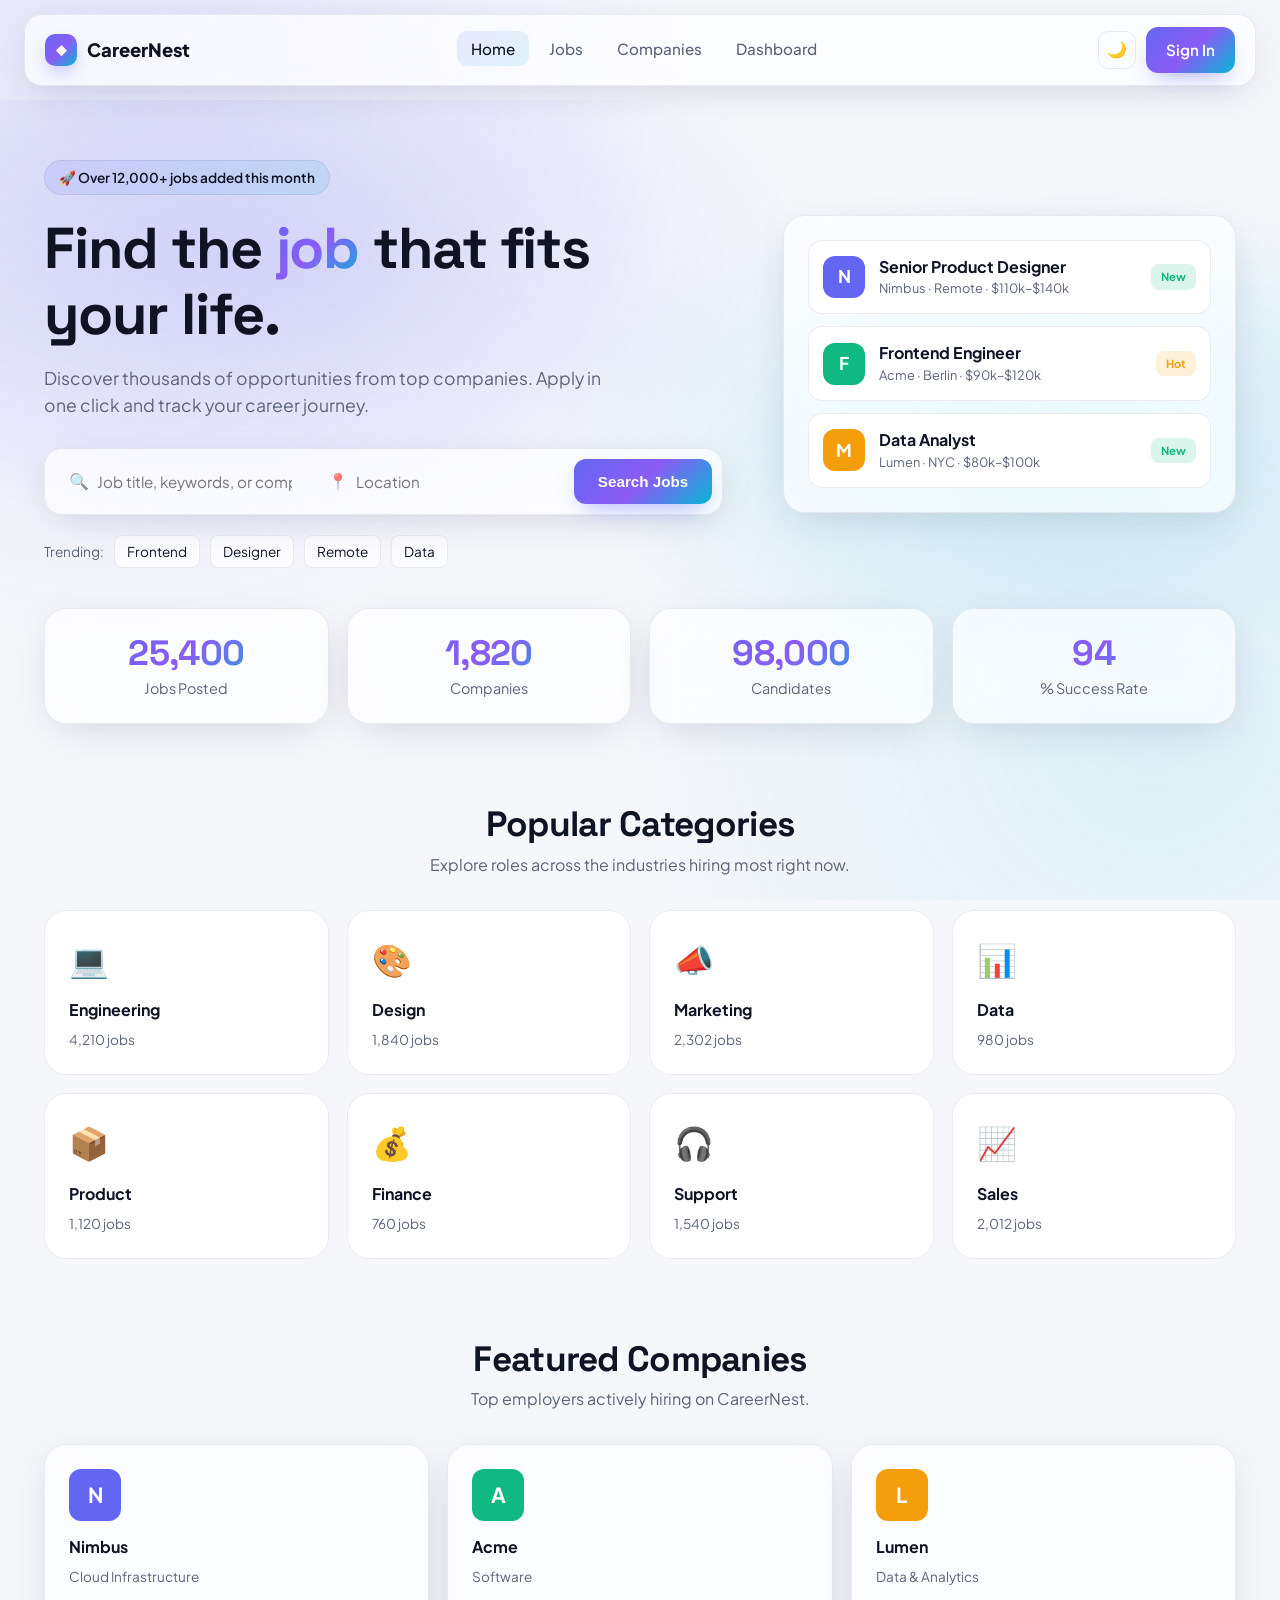
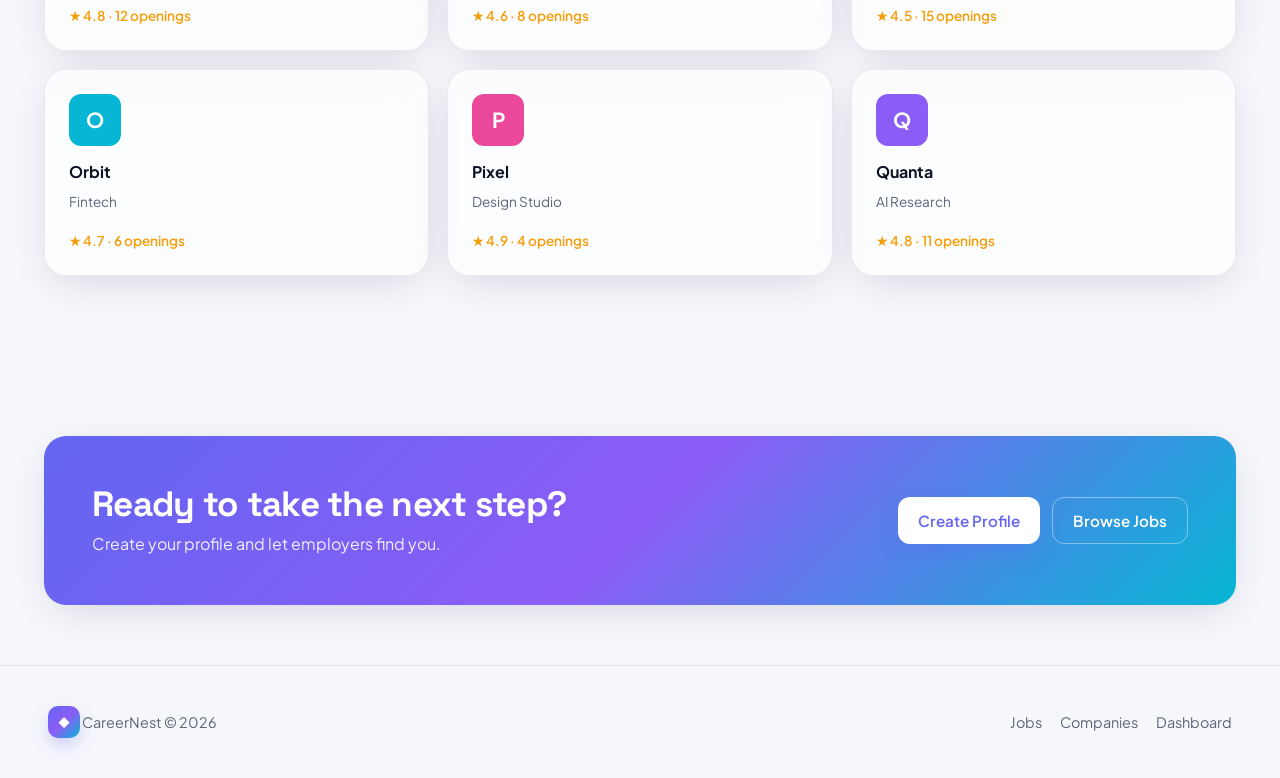
==== HTML/index.html @ e5cb61f0 "Add files via upload" ====
<!DOCTYPE html>
<html lang="en" data-theme="light">
<head>
<meta charset="UTF-8" />
<meta name="viewport" content="width=device-width, initial-scale=1.0"/>
<title>CareerNest — Find Your Dream Job</title>
<meta name="description" content="CareerNest is a modern job portal connecting talented candidates with top companies worldwide."/>
<link rel="preconnect" href="https://fonts.googleapis.com">
<link rel="preconnect" href="https://fonts.gstatic.com" crossorigin>
<link href="https://fonts.googleapis.com/css2?family=Plus+Jakarta+Sans:wght@400;500;600;700;800&family=Space+Grotesk:wght@500;600;700&display=swap" rel="stylesheet">
<link rel="stylesheet" href="/css/style.css">
<link rel="stylesheet" href="/css/responive.css">
</head>
<body>

<!-- NAV -->
<header class="nav-wrap">
  <nav class="nav glass">
    <a href="index.html" class="brand">
      <span class="brand-mark">◆</span>
      <span>CareerNest</span>
    </a>
    <ul class="nav-links" id="navLinks">
      <li><a href="index.html" class="active">Home</a></li>
      <li><a href="jobs.html">Jobs</a></li>
      <li><a href="companies.html">Companies</a></li>
      <li><a href="dashboard.html">Dashboard</a></li>
    </ul>
    <div class="nav-actions">
      <button id="themeToggle" class="icon-btn" aria-label="Toggle theme">🌙</button>
      <a href="dashboard.html" class="btn btn-primary">Sign In</a>
      <button id="hamburger" class="icon-btn hamburger" aria-label="Menu">☰</button>
    </div>
  </nav>
</header>

<!-- HERO -->
<section class="hero">
  <div class="hero-bg"></div>
  <div class="container hero-inner">
    <div class="hero-copy reveal">
      <span class="pill">🚀 Over 12,000+ jobs added this month</span>
      <h1>Find the <span class="grad">job</span> that fits your life.</h1>
      <p class="lead">Discover thousands of opportunities from top companies. Apply in one click and track your career journey.</p>
      <form class="search-card glass" onsubmit="event.preventDefault(); goSearch();">
        <div class="search-field">
          <span>🔍</span>
          <input id="heroQuery" type="text" placeholder="Job title, keywords, or company"/>
        </div>
        <div class="search-field">
          <span>📍</span>
          <input id="heroLocation" type="text" placeholder="Location"/>
        </div>
        <button class="btn btn-primary search-btn" type="submit">Search Jobs</button>
      </form>
      <div class="tags">
        <span class="tag-label">Trending:</span>
        <a href="jobs.html?q=Frontend">Frontend</a>
        <a href="jobs.html?q=Designer">Designer</a>
        <a href="jobs.html?q=Remote">Remote</a>
        <a href="jobs.html?q=Data">Data</a>
      </div>
    </div>
    <div class="hero-card glass reveal">
      <div class="mini-job">
        <div class="logo" style="background:#6366f1">N</div>
        <div>
          <strong>Senior Product Designer</strong>
          <small>Nimbus · Remote · $110k–$140k</small>
        </div>
        <span class="badge">New</span>
      </div>
      <div class="mini-job">
        <div class="logo" style="background:#10b981">F</div>
        <div>
          <strong>Frontend Engineer</strong>
          <small>Acme · Berlin · $90k–$120k</small>
        </div>
        <span class="badge alt">Hot</span>
      </div>
      <div class="mini-job">
        <div class="logo" style="background:#f59e0b">M</div>
        <div>
          <strong>Data Analyst</strong>
          <small>Lumen · NYC · $80k–$100k</small>
        </div>
        <span class="badge">New</span>
      </div>
    </div>
  </div>
</section>

<!-- STATS -->
<section class="container stats reveal">
  <div class="stat glass"><h3 data-target="25400">0</h3><p>Jobs Posted</p></div>
  <div class="stat glass"><h3 data-target="1820">0</h3><p>Companies</p></div>
  <div class="stat glass"><h3 data-target="98000">0</h3><p>Candidates</p></div>
  <div class="stat glass"><h3 data-target="94">0</h3><p>% Success Rate</p></div>
</section>

<!-- CATEGORIES -->
<section class="container section">
  <div class="section-head reveal">
    <h2>Popular Categories</h2>
    <p>Explore roles across the industries hiring most right now.</p>
  </div>
  <div class="cat-grid">
    <a href="jobs.html?cat=Engineering" class="cat reveal"><div class="cat-ico">💻</div><strong>Engineering</strong><small>4,210 jobs</small></a>
    <a href="jobs.html?cat=Design" class="cat reveal"><div class="cat-ico">🎨</div><strong>Design</strong><small>1,840 jobs</small></a>
    <a href="jobs.html?cat=Marketing" class="cat reveal"><div class="cat-ico">📣</div><strong>Marketing</strong><small>2,302 jobs</small></a>
    <a href="jobs.html?cat=Data" class="cat reveal"><div class="cat-ico">📊</div><strong>Data</strong><small>980 jobs</small></a>
    <a href="jobs.html?cat=Product" class="cat reveal"><div class="cat-ico">📦</div><strong>Product</strong><small>1,120 jobs</small></a>
    <a href="jobs.html?cat=Finance" class="cat reveal"><div class="cat-ico">💰</div><strong>Finance</strong><small>760 jobs</small></a>
    <a href="jobs.html?cat=Support" class="cat reveal"><div class="cat-ico">🎧</div><strong>Support</strong><small>1,540 jobs</small></a>
    <a href="jobs.html?cat=Sales" class="cat reveal"><div class="cat-ico">📈</div><strong>Sales</strong><small>2,012 jobs</small></a>
  </div>
</section>

<!-- FEATURED COMPANIES -->
<section class="container section">
  <div class="section-head reveal">
    <h2>Featured Companies</h2>
    <p>Top employers actively hiring on CareerNest.</p>
  </div>
  <div id="featuredCompanies" class="company-grid"></div>
</section>

<!-- CTA -->
<section class="container section">
  <div class="cta glass reveal">
    <div>
      <h2>Ready to take the next step?</h2>
      <p>Create your profile and let employers find you.</p>
    </div>
    <div class="cta-actions">
      <a href="dashboard.html" class="btn btn-primary">Create Profile</a>
      <a href="jobs.html" class="btn btn-ghost">Browse Jobs</a>
    </div>
  </div>
</section>
<footer class="footer">
  <div class="container foot-inner">
    <div><span class="brand-mark">◆</span> CareerNest © 2026</div>
    <div class="foot-links">
      <a href="jobs.html">Jobs</a>
      <a href="companies.html">Companies</a>
      <a href="dashboard.html">Dashboard</a>
    </div>
  </div>
</footer>
<button id="toTop" class="to-top" aria-label="Back to top">↑</button>
<script src="/js/app.js"></script>
<script src="/js/jobs.js"></script>
<script>

  // featured companies on home
  document.addEventListener('DOMContentLoaded', () => {
    const wrap = document.getElementById('featuredCompanies');
    if (wrap) {
      wrap.innerHTML = COMPANIES.slice(0,6).map(c => `
        <a href="jobs.html?company=${encodeURIComponent(c.name)}" class="company glass reveal">
          <div class="logo" style="background:${c.color}">${c.name[0]}</div>
          <strong>${c.name}</strong>
          <small>${c.industry}</small>
          <div class="rating">★ ${c.rating} · ${c.openings} openings</div>
        </a>
      `).join('');
      initReveal();
    }
  });
  function goSearch(){
    const q = document.getElementById('heroQuery').value.trim();
    const l = document.getElementById('heroLocation').value.trim();
    const p = new URLSearchParams();
    if(q) p.set('q', q);
    if(l) p.set('loc', l);
    location.href = 'jobs.html' + (p.toString() ? '?' + p.toString() : '');
  }
</script>
</body>
</html>
---- css/style.css ----
/* === CareerNest Design System === */

:root{
  --bg: #f6f7fb;
  --bg-2: #ffffff;
  --surface: rgba(255,255,255,0.7);
  --surface-border: rgba(20,20,40,0.08);
  --text: #0e1424;
  --muted: #5b6478;
  --primary: #6366f1;
  --primary-2: #8b5cf6;
  --accent: #06b6d4;
  --success: #10b981;
  --danger: #ef4444;
  --warning: #f59e0b;
  --shadow: 0 10px 40px -10px rgba(40,40,80,0.18);
  --shadow-lg: 0 25px 60px -20px rgba(40,40,80,0.28);
  --grad: linear-gradient(135deg,#6366f1 0%, #8b5cf6 50%, #06b6d4 100%);
  --grad-soft: linear-gradient(135deg, rgba(99,102,241,0.12), rgba(6,182,212,0.12));
  --radius: 14px;
  --radius-lg: 22px;
  --transition: 250ms cubic-bezier(.4,0,.2,1);
}
[data-theme="dark"]{
  --bg: #0a0e1a;
  --bg-2: #111726;
  --surface: rgba(20,26,44,0.6);
  --surface-border: rgba(255,255,255,0.08);
  --text: #e8ecf5;
  --muted: #8b94ab;
  --shadow: 0 10px 40px -10px rgba(0,0,0,0.5);
  --shadow-lg: 0 25px 60px -20px rgba(0,0,0,0.7);
  --grad-soft: linear-gradient(135deg, rgba(99,102,241,0.18), rgba(6,182,212,0.18));
}
*{
    box-sizing:border-box;
    margin:0;
    padding:0;
}
html{
    scroll-behavior:smooth;
}
body{
  font-family:'Plus Jakarta Sans',system-ui,sans-serif;
  background:var(--bg);
  color:var(--text);
  line-height:1.55;
  min-height:100vh;
  overflow-x:hidden;
  transition:background var(--transition), color var(--transition);
}
body::before{
  content:"";
  position:fixed;
  inset:0;
  z-index:-1;
  background:
    radial-gradient(circle at 10% 10%, rgba(99,102,241,0.12), transparent 40%),
    radial-gradient(circle at 90% 80%, rgba(6,182,212,0.10), transparent 40%);
  pointer-events:none;
}
h1,
h2,
h3,
h4{
    font-family:'Space Grotesk',sans-serif;
    font-weight:700;
    letter-spacing:-0.02em;
    line-height:1.15;
}
h1{
    font-size:clamp(2.2rem, 5vw, 3.6rem);
}
h2{
    font-size:clamp(1.6rem, 3vw, 2.2rem);
}
a{
    color:inherit;
    text-decoration:none;
    transition:color var(--transition);
}
.muted{
    color:var(--muted);
}
.small{
    font-size:0.85rem;
}

/* Custom scrollbar */
::-webkit-scrollbar{
    width:10px;
    height:10px;
}
::-webkit-scrollbar-track{
    background:transparent;
}
::-webkit-scrollbar-thumb{
    background:linear-gradient(
        180deg,var(--primary),
        var(--primary-2));
    border-radius:10px;
}
.container{
    max-width:1240px;
    margin:0 auto;
    padding:0 24px;
}

/* Glass */
.glass{
  background:var(--surface);
  border:1px solid var(--surface-border);
  backdrop-filter: blur(20px) saturate(160%);
  -webkit-backdrop-filter: blur(20px) saturate(160%);
  border-radius:var(--radius-lg);
  box-shadow:var(--shadow);
}

/* NAV */
.nav-wrap{
    position:sticky;
    top:0;
    z-index:50;
    padding:14px 24px;
}
.nav{
  max-width:1240px;
  margin:0 auto;
  display:flex;
  align-items:center;
  justify-content:space-between;
  padding:12px 20px;
  border-radius:18px;
}
.brand{
    display:flex;
    align-items:center;
    gap:10px;
    font-weight:800;
    font-size:1.15rem;
}
.brand-mark{
  display:inline-grid;
  place-items:center;
  width:32px;
  height:32px;
  background:var(--grad);
  color:white;
  border-radius:10px;
  font-size:.9rem;
  box-shadow:0 8px 20px -6px rgba(99,102,241,0.6);
}
.nav-links{
    list-style:none;
    display:flex;
    gap:6px;
}
.nav-links a{
  padding:8px 14px;
  border-radius:10px;
  font-weight:500;
  font-size:0.95rem;
  color:var(--muted);
}
.nav-links a:hover{
    color:var(--text);
    background:var(--grad-soft);
}
.nav-links a.active{
    color:var(--text);
    background:var(--grad-soft);
}
.nav-actions{
    display:flex;
    align-items:center;
    gap:10px;
}
.icon-btn{
  width:38px;
  height:38px;
  border-radius:10px;
  border:1px solid var(--surface-border);
  background:transparent;
  cursor:pointer;
  font-size:1rem;
  color:var(--text);
  transition:all var(--transition);
}
.icon-btn:hover{
    background:var(--grad-soft);
}
.hamburger{
    display:none;
}

/* Buttons */
.btn{
  display:inline-flex;
  align-items:center;
  justify-content:center;
  gap:8px;
  padding:11px 20px;
  border-radius:12px;
  font-weight:600;
  font-size:0.95rem;
  border:none;
  cursor:pointer;
  transition:transform var(--transition), 
  box-shadow var(--transition), 
  background var(--transition);
}
.btn-primary{
    background:var(--grad);
    color:white;
    box-shadow:0 10px 24px -10px rgba(99,102,241,0.6);
}
.btn-primary:hover{
    transform:translateY(-2px);
    box-shadow:0 14px 30px -10px rgba(99,102,241,0.75);
}
.btn-ghost{
    background:transparent;
    color:var(--text);
    border:1px solid var(--surface-border);
}
.btn-ghost:hover{
    background:var(--grad-soft);
}
.btn-danger{
    background:rgba(239,68,68,0.12);
    color:var(--danger);
    border:1px solid rgba(239,68,68,0.3);
}
.btn-danger:hover{
    background:rgba(239,68,68,0.2);
}

/* HERO */
.hero{
    position:relative;
    padding:60px 0 80px;
    overflow:hidden;
}
.hero-bg{
  position:absolute;
  inset:0;
  z-index:-1;
  background:
    radial-gradient(800px 400px at 20% 30%, rgba(99,102,241,0.18), transparent 70%),
    radial-gradient(700px 350px at 80% 60%, rgba(6,182,212,0.15), transparent 70%);
}
.hero-inner{
    display:grid;
    grid-template-columns:1.2fr 0.8fr;
    gap:60px;
    align-items:center;
}
.pill{
  display:inline-block;
  padding:6px 14px;
  border-radius:999px;
  background:var(--grad-soft);
  font-size:0.85rem;
  font-weight:600;
  margin-bottom:20px;
  border:1px solid var(--surface-border);
}
.grad{
    background:var(--grad);
    -webkit-background-clip:text;
    background-clip:text;
    color:transparent;
}
.lead{
    color:var(--muted);
    font-size:1.1rem;
    margin:18px 0 28px;
    max-width:560px;
}
.search-card{
  display:grid;
  grid-template-columns:1fr 1fr auto;
  gap:8px;
  padding:10px;
  border-radius:18px;
  align-items:center;
}
.search-field{
    display:flex;
    align-items:center;
    gap:8px;
    padding:8px 14px;
    border-radius:12px;
}
.search-field span{
    font-size:1rem;
    opacity:0.7;
}
.search-field input{
    flex:1;
    border:none;
    background:transparent;
    font-size:0.95rem;
    color:var(--text);
    outline:none;
    font-family:inherit;
}
.search-btn{
    padding:14px 24px;
}
.tags{
    display:flex;
    gap:10px;
    align-items:center;
    margin-top:20px;
    flex-wrap:wrap;
}
.tag-label{
    font-size:0.85rem;
    color:var(--muted);
}
.tags a{
  padding:5px 12px;
  border-radius:8px;
  font-size:0.85rem;
  background:var(--surface);
  border:1px solid var(--surface-border);
}
.tags a:hover{
    background:var(--grad-soft);
}
.hero-card{
    padding:24px;
    display:flex;
    flex-direction:column;
    gap:12px;
}
.mini-job{
  display:grid;
  grid-template-columns:auto 1fr auto;
  gap:14px;
  align-items:center;
  padding:14px;
  border-radius:14px;
  background:var(--bg-2);
  border:1px solid var(--surface-border);
  transition:transform var(--transition);
}
.mini-job:hover{
    transform:translateX(4px);
}
.mini-job small{
    display:block;
    color:var(--muted);
    font-size:0.8rem;
}
.logo{
  width:42px;
  height:42px;
  border-radius:12px;
  display:grid;
  place-items:center;
  color:white;
  font-weight:700;
  font-size:1.1rem;
  flex-shrink:0;
}
.badge{
  padding:4px 10px;
  border-radius:8px;
  font-size:0.7rem;
  font-weight:700;
  background:rgba(16,185,129,0.15);
  color:var(--success);
}
.badge.alt{
    background:rgba(245,158,11,0.15);
    color:var(--warning);
}

/* STATS */
.stats{
  display:grid;
  grid-template-columns:repeat(4,1fr);
  gap:18px;
  margin-top:-40px;
  position:relative;
  z-index:1;
}
.stat{
    padding:24px;
    text-align:center;
}
.stat h3{
    font-size:2.2rem;
    background:var(--grad);
    -webkit-background-clip:text;
    background-clip:text;
    color:transparent;
}
.stat p{
    color:var(--muted);
    font-size:0.9rem;
    margin-top:4px;
}

/* SECTIONS */
.section{
    padding:80px 24px 0;
}
.section-head{
    margin-bottom:32px;
    text-align:center;
}
.section-head p{
    color:var(--muted);
    margin-top:8px;
}

/* CATEGORIES */
.cat-grid{
    display:grid;
    grid-template-columns:repeat(4,1fr);
    gap:18px;
}
.cat{
  padding:24px;
  border-radius:var(--radius-lg);
  text-align:left;
  background:var(--bg-2);
  border:1px solid var(--surface-border);
  display:flex;
  flex-direction:column;
  gap:6px;
  transition:transform var(--transition), 
  box-shadow var(--transition);
}
.cat:hover{
    transform:translateY(-6px);
    box-shadow:var(--shadow-lg);
}
.cat-ico{
    font-size:2rem;
    margin-bottom:8px;
}
.cat small{
    color:var(--muted);
    font-size:0.85rem;
}

/* COMPANIES */
.company-grid{
    display:grid;
    grid-template-columns:repeat(3,1fr);
    gap:18px;
}
.company-grid.big{
    grid-template-columns:repeat(3,1fr);
}
.company{
  padding:24px;
  display:flex;
  flex-direction:column;
  gap:6px;
  transition:transform var(--transition), 
  box-shadow var(--transition);
}
.company:hover{
    transform:translateY(-6px);
    box-shadow:var(--shadow-lg)}
.company .logo{
    width:52px;
    height:52px;
    font-size:1.3rem;
    margin-bottom:8px;
}
.company small{
    color:var(--muted);
    font-size:0.85rem;
}
.company p{
    margin-top:6px;
    font-size:0.9rem;
}
.rating{
    margin-top:12px;
    font-size:0.85rem;
    color:var(--warning);
    font-weight:600;
}

/* CTA */
.cta{
  margin-top:80px;
  padding:48px;
  display:flex;
  justify-content:space-between;
  align-items:center;
  gap:24px;
  background:var(--grad);
  color:white;
  border:none;
  flex-wrap:wrap;
}
.cta h2{
    color:white;
}
.cta p{
    opacity:0.9;
    margin-top:8px;
}
.cta-actions{
    display:flex;
    gap:12px;
}
.cta .btn-primary{
    background:white;
    color:var(--primary);
}
.cta .btn-ghost{
    color:white;
    border-color:rgba(255,255,255,0.4);
}
.cta .btn-ghost:hover{
    background:rgba(255,255,255,0.15);
}

/* PAGE HEAD */
.page-head{
    padding:60px 24px 40px;
}
.page-head h1{
    margin-bottom:8px;
}
.company-search{
  width:100%;
  max-width:480px;
  margin-top:18px;
  padding:14px 18px;
  border-radius:14px;
  border:1px solid var(--surface-border);
  background:var(--surface);
  color:var(--text);
  font-family:inherit;
  font-size:0.95rem;
  outline:none;
}

/* JOBS LAYOUT */
.jobs-layout{
    display:grid;
    grid-template-columns:280px 1fr;
    gap:28px;
    padding-bottom:80px;
}
.filters{
    padding:24px;
    height:max-content;
    position:sticky;
    top:90px;
}
.filters h3{
    margin-bottom:16px;
}
.filters label{
    display:block;
    font-size:0.85rem;
    font-weight:600;
    margin:14px 0 6px;
    color:var(--muted);
}
.filters input[type=text],
.filters select{
  width:100%;
  padding:10px 12px;
  border-radius:10px;
  border:1px solid var(--surface-border);
  background:var(--bg-2);
  color:var(--text);
  font-family:inherit;
  font-size:0.9rem;
  outline:none;
}
.filters input[type=range]{
    width:100%;
    accent-color:var(--primary);
}
.chips{
    display:flex;
    flex-wrap:wrap;
    gap:6px;
}
.chip{
  padding:6px 12px;
  border-radius:8px;
  font-size:0.8rem;
  font-weight:600;
  background:var(--bg-2);
  border:1px solid var(--surface-border);
  color:var(--text);
  cursor:pointer;
  transition:all var(--transition);
  font-family:inherit;
}
.chip:hover{
    background:var(--grad-soft);
}
.chip.active{
    background:var(--grad);
    color:white;
    border-color:transparent;
}
.chip.mini{
    font-size:0.72rem;
    padding:4px 8px;
    cursor:default;
}
#clearFilters{
    width:100%;
    margin-top:18px;
}
.list-head{
    display:flex;
    justify-content:space-between;
    align-items:center;
    margin-bottom:18px;
    color:var(--muted);
    font-size:0.9rem;
}
.sort{
    padding:8px 12px;
    border-radius:10px;
    border:1px solid var(--surface-border);
    background:var(--bg-2);
    color:var(--text);
    font-family:inherit;
    font-size:0.85rem;
    outline:none;
}
.job-list{
    display:flex;
    flex-direction:column;
    gap:14px;
}
.job-list.small{
    gap:10px;
}
.job{
  padding:20px;
  display:grid;
  grid-template-columns:1fr auto;
  gap:16px;
  align-items:center;
  transition:transform var(--transition), 
  box-shadow var(--transition);
  animation: fadeUp 0.4s ease both;
}
.job:hover{
    transform:translateY(-3px);
    box-shadow:var(--shadow-lg);
}
.job-head{
    display:flex;
    align-items:center;
    gap:14px;
}
.job-head strong{
    font-size:1.05rem;
    display:block;
}
.job-head small{
    color:var(--muted);
    font-size:0.85rem;
}
.job-meta{
    display:flex;
    flex-wrap:wrap;
    gap:6px;
    margin-top:8px;
}
.job-actions{
    display:flex;
    gap:8px;
    align-items:center;
}
.bookmark{
  width:38px;
  height:38px;
  border-radius:10px;
  border:1px solid var(--surface-border);
  background:transparent;
  cursor:pointer;
  font-size:1.1rem;
  color:var(--muted);
  transition:all var(--transition);
}
.bookmark:hover{
    color:var(--primary);
}
.bookmark.active{
    color:var(--primary);
    background:var(--grad-soft);
    border-color:transparent;
}
.empty{
    text-align:center;
    padding:60px;
    color:var(--muted);
    font-size:1rem;
}
.job.small{
    display:flex;
    flex-direction:column;
    align-items:stretch;
    gap:10px;
    padding:14px;
}
.job.small .job-actions{
    justify-content:flex-end;
}

/* MODAL */
.modal-backdrop{
  position:fixed;
  inset:0;
  z-index:100;
  background:rgba(10,14,26,0.7);
  backdrop-filter:blur(8px);
  display:flex;
  align-items:center;
  justify-content:center;
  padding:24px;
  animation:fadeIn 0.25s ease;
}
.modal{
  max-width:720px;
  width:100%;
  max-height:90vh;
  overflow-y:auto;
  padding:36px;
  position:relative;
  animation:scaleIn 0.3s ease;
}
.modal-close{
  position:absolute;
  top:16px;
  right:16px;
  width:34px;
  height:34px;
  border:none;
  background:var(--bg-2);
  border-radius:10px;
  cursor:pointer;
  font-size:1rem;
  color:var(--text);
}
.hidden{
    display:none !important;
}
.modal h2{
    margin-bottom:8px;
}
.modal h4{
    margin-top:20px;
    margin-bottom:8px;
    font-size:1rem;
}
.modal ul{
    padding-left:20px;
    color:var(--muted);
}
.modal ul li{
    margin-bottom:4px;
}
.modal-head{
    display:flex;
    gap:16px;
    align-items:center;
    margin-bottom:16px;
}
.modal-meta{
    display:flex;
    flex-wrap:wrap;
    gap:8px;
    margin:12px 0;
}
.modal-cta{
    margin-top:24px;
    display:flex;
    gap:10px;
}
.apply-form{
    display:flex;
    flex-direction:column;
    gap:14px;
    margin-top:18px;
}
.apply-form label{
    display:flex;
    flex-direction:column;
    gap:6px;
    font-weight:600;
    font-size:0.9rem;
}
.apply-form input,
.apply-form textarea{
  padding:11px 14px;
  border-radius:10px;
  border:1px solid var(--surface-border);
  background:var(--bg-2);
  color:var(--text);
  font-family:inherit;
  font-size:0.95rem;
  outline:none;
  transition:border-color var(--transition);
}
.apply-form input:focus,
.apply-form textarea:focus{
    border-color:var(--primary);
}
.success{
    padding:16px;
    border-radius:12px;
    background:rgba(16,185,129,0.12);
    color:var(--success);
    text-align:center;
    margin-top:16px;
    font-weight:600;
}

/* TABS */
.tabs{
    display:flex;
    gap:8px;
    margin-bottom:24px;
    flex-wrap:wrap;
}
.tab{
  padding:10px 18px;
  border-radius:12px;
  border:1px solid var(--surface-border);
  background:var(--surface);
  cursor:pointer;
  font-weight:600;
  font-family:inherit;
  color:var(--text);
  transition:all var(--transition);
}
.tab.active{
    background:var(--grad);
    color:white;
    border-color:transparent;
}

/* DASHBOARD */
.dash-grid{
    display:grid;
    grid-template-columns:320px 1fr;
    gap:28px;
    padding-bottom:60px;
}
.profile{
    padding:28px;
    text-align:center;
    position:sticky;
    top:90px;
    height:max-content;
}
.avatar{
  width:80px;
  height:80px;
  border-radius:50%;
  margin:0 auto 14px;
  background:var(--grad);
  color:white;
  display:grid;
  place-items:center;
  font-size:1.6rem;
  font-weight:700;
}
.profile-stats{
    display:flex;
    justify-content:space-around;
    margin:20px 0;
    padding:14px 0;
    border-top:1px solid var(--surface-border);
    border-bottom:1px solid var(--surface-border);
}
.profile-stats strong{
    display:block;
    font-size:1.4rem;
    color:var(--primary);
}
.profile-stats small{
    color:var(--muted);
    font-size:0.8rem;
}
.upload{
  display:block;
  padding:12px;
  border-radius:12px;
  border:2px dashed var(--surface-border);
  cursor:pointer;
  font-weight:600;
  transition:all var(--transition);
}
.upload:hover{
    border-color:var(--primary);
    background:var(--grad-soft);
}
.post-form{
    padding:24px;
    display:flex;
    flex-direction:column;
    gap:12px;
    height:max-content;
    position:sticky;
    top:90px;
}
.post-form h3{
    margin-bottom:8px;
}
.post-form label{
    display:flex;
    flex-direction:column;
    gap:6px;
    font-weight:600;
    font-size:0.85rem;
}
.post-form input,
.post-form select,
.post-form textarea{
  padding:10px 12px;
  border-radius:10px;
  border:1px solid var(--surface-border);
  background:var(--bg-2);
  color:var(--text);
  font-family:inherit;
  font-size:0.9rem;
  outline:none;
}
.post-form .row{
    display:grid;
    grid-template-columns:1fr 1fr;
    gap:12px;
}

/* TOAST */
.toast{
  position:fixed;
  bottom:24px;
  left:50%;
  transform:translateX(-50%);
  padding:14px 24px;
  background:var(--text);
  color:var(--bg);
  border-radius:12px;
  font-weight:600;
  z-index:200;
  box-shadow:var(--shadow-lg);
  animation:fadeUp 0.3s ease;
}

/* BACK TO TOP */
.to-top{
  position:fixed;
  bottom:24px;
  right:24px;
  width:48px;
  height:48px;
  border-radius:50%;
  border:none;
  background:var(--grad);
  color:white;
  font-size:1.3rem;
  cursor:pointer;
  opacity:0;
  pointer-events:none;
  transition:opacity var(--transition), 
  transform var(--transition);
  box-shadow:0 10px 24px -8px rgba(99,102,241,0.6);
  z-index:40;
}
.to-top.visible{
    opacity:1;
    pointer-events:auto;
}
.to-top:hover{
    transform:translateY(-4px);
}

/* FOOTER */
.footer{
    padding:40px 24px;
    margin-top:60px;
    border-top:1px solid var(--surface-border);
}
.foot-inner{
    display:flex;
    justify-content:space-between;
    align-items:center;
    flex-wrap:wrap;
    gap:16px;
    color:var(--muted);
    font-size:0.9rem;
}
.foot-links{
    display:flex;
    gap:18px;
}
.foot-links a:hover{
    color:var(--text);
}

/* REVEAL */
.reveal{
    opacity:0;
    transform:translateY(20px);
    transition:opacity 0.6s ease, transform 0.6s ease;
}
.reveal.visible{
    opacity:1;
    transform:translateY(0);
}

/* ANIMATIONS */
@keyframes fadeUp{
    from{
        opacity:0;
        transform:translateY(10px);
    }
    to{
        opacity:1;
        transform:translateY(0);
    }
}
@keyframes fadeIn{
    from{
        opacity:0;
    }
    to{
        opacity:1;
    }
}
@keyframes scaleIn{
    from{
        opacity:0;
        transform:scale(0.95);
    }
    to{
        opacity:1;
        transform:scale(1);
    }
}
---- css/responive.css ----
/* === Responsive === */

@media (max-width: 1024px){
    .hero-inner{
      grid-template-columns:1fr;
      gap:40px;
  }
    .stats{
      grid-template-columns:repeat(2,1fr);
  }
    .cat-grid{
      grid-template-columns:repeat(3,1fr);
  }
    .company-grid, 
    .company-grid.big{
      grid-template-columns:repeat(2,1fr);
  }
    .jobs-layout{
      grid-template-columns:1fr;
  }
    .filters{
      position:static;
  }
    .dash-grid{
      grid-template-columns:1fr;
  }
    .profile, 
    .post-form{
      position:static;
  }
}
@media (max-width: 720px){
    .nav-links{
    position:absolute;
    top:70px;
    left:24px;
    right:24px;
    flex-direction:column;
    background:var(--bg-2);
    border:1px solid var(--surface-border);
    border-radius:14px;
    padding:14px;
    gap:4px;
    display:none;
    box-shadow:var(--shadow-lg);
  }
    .nav-links.open{
      display:flex;
      animation:fadeUp 0.25s ease;
  }
    .nav-links a{
      display:block;
      padding:10px 14px;
  }
    .hamburger{
      display:grid;
      place-items:center;
  }
    .nav-actions .btn{
      display:none;
  }
    .search-card{
      grid-template-columns:1fr;
  }
    .search-btn{
      width:100%;
  }
    .stats{
      grid-template-columns:repeat(2,1fr);
      margin-top:0;
  }
    .stat h3{
      font-size:1.7rem;
  }
    .cat-grid{
      grid-template-columns:repeat(2,1fr);
  }
    .company-grid, 
    .company-grid.big{
      grid-template-columns:1fr;
  }
    .cta{
      flex-direction:column;
      text-align:center;
      padding:32px;
  }
    .cta-actions{
      width:100%;
      justify-content:center;
      flex-wrap:wrap;
  }
    .job{
      grid-template-columns:1fr;
      align-items:flex-start;
  }
    .job-actions{
      justify-content:flex-start;
      flex-wrap:wrap;
  }
    .modal{
      padding:24px;
  }
    .section{
      padding:60px 24px 0;
  }
    .hero{
      padding:30px 0 60px;
  }
}
@media (max-width: 420px){
    .nav-actions .icon-btn{
      width:36px;
      height:36px;
  }
    .brand span:last-child{
      display:none;
  }
    h1{
      font-size:2rem;
  }
    .stats{
      grid-template-columns:1fr;
  }
}
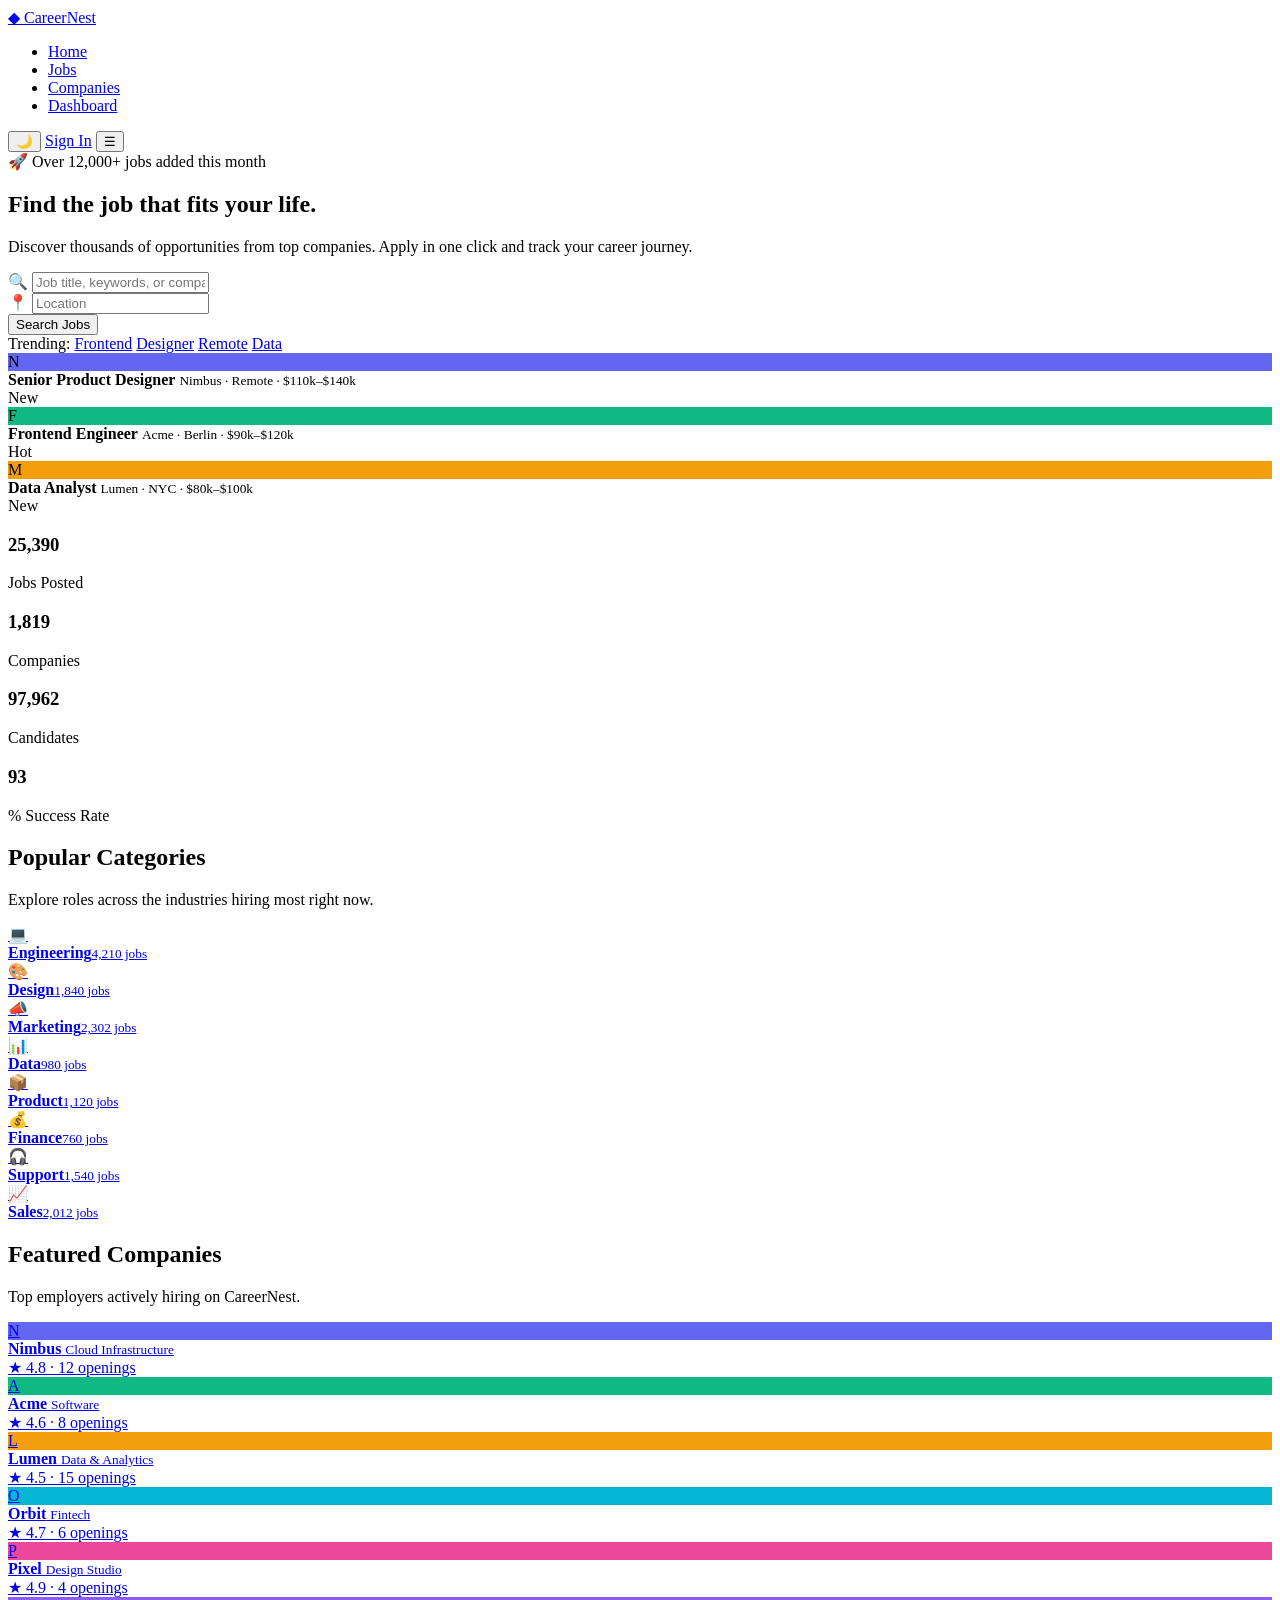
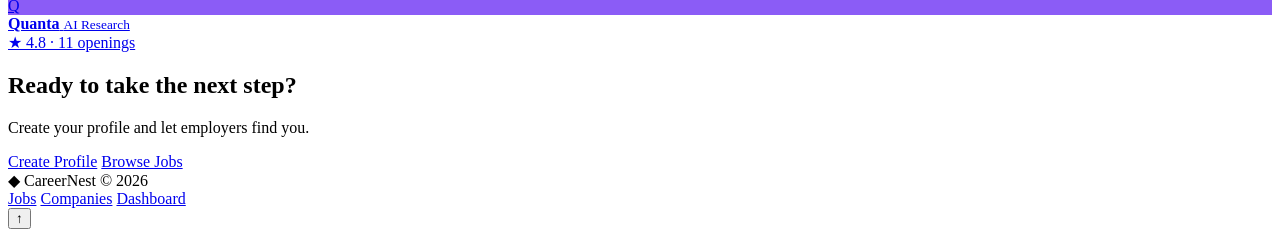
==== commit 8b05f532: "Update index.html" ====
--- a/HTML/index.html
+++ b/HTML/index.html
@@ -8,8 +8,8 @@
 <link rel="preconnect" href="https://fonts.googleapis.com">
 <link rel="preconnect" href="https://fonts.gstatic.com" crossorigin>
 <link href="https://fonts.googleapis.com/css2?family=Plus+Jakarta+Sans:wght@400;500;600;700;800&family=Space+Grotesk:wght@500;600;700&display=swap" rel="stylesheet">
-<link rel="stylesheet" href="/css/style.css">
-<link rel="stylesheet" href="/css/responive.css">
+<link rel="stylesheet" href="css/style.css">
+<link rel="stylesheet" href="css/responive.css">
 </head>
 <body>
 
